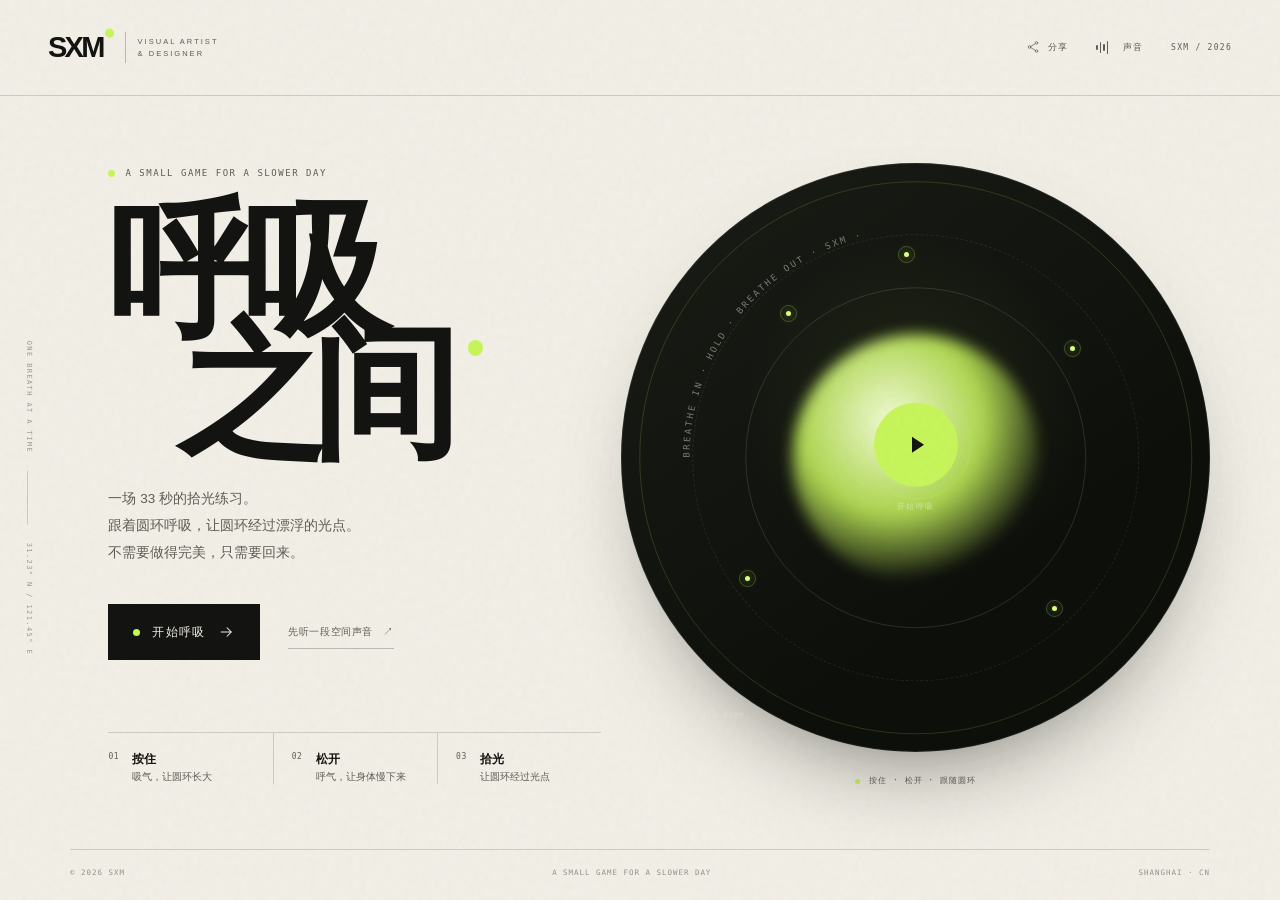
==== game.html @ fff54f3b "Launch SXM breath game" ====
<!DOCTYPE html>
<html lang="zh-CN">
<head>
  <meta charset="UTF-8">
  <meta name="viewport" content="width=device-width, initial-scale=1.0, viewport-fit=cover">
  <meta name="description" content="SXM 呼吸之间 —— 一场 33 秒的拾光小游戏。按住吸气，松开呼气，让圆环经过光点。">
  <meta name="theme-color" content="#F2EFE7">
  <meta name="apple-mobile-web-app-capable" content="yes">
  <meta name="apple-mobile-web-app-status-bar-style" content="black-translucent">
  <meta property="og:type" content="website">
  <meta property="og:title" content="SXM · 呼吸之间｜拾光小游戏">
  <meta property="og:description" content="按住吸气，松开呼气，在 33 秒里拾起 18 个光点。">
  <meta property="og:url" content="https://sxm6688.github.io/sxm-breath/">
  <meta property="og:image" content="https://sxm6688.github.io/sxm-breath/og-image.png">
  <meta property="og:image:width" content="1200">
  <meta property="og:image:height" content="630">
  <meta name="twitter:card" content="summary_large_image">
  <meta name="twitter:title" content="SXM · 呼吸之间｜拾光小游戏">
  <meta name="twitter:description" content="按住吸气，松开呼气，在 33 秒里拾起 18 个光点。">
  <meta name="twitter:image" content="https://sxm6688.github.io/sxm-breath/og-image.png">
  <link rel="canonical" href="https://sxm6688.github.io/sxm-breath/">
  <title>SXM · 呼吸之间｜拾光小游戏</title>
  <link rel="icon" href="data:image/svg+xml,%3Csvg xmlns='http://www.w3.org/2000/svg' viewBox='0 0 64 64'%3E%3Crect width='64' height='64' rx='50%25' fill='%23131311'/%3E%3Ccircle cx='44' cy='20' r='9' fill='%23C7F55B'/%3E%3Ctext x='15' y='43' font-family='Arial Black' font-size='20' fill='%23F2EFE7'%3ESXM%3C/text%3E%3C/svg%3E">
  <link rel="stylesheet" href="game.css">
</head>
<body>
  <a class="skip-link" href="#gameStart">跳到游戏</a>
  <div class="grain" aria-hidden="true"></div>

  <header class="site-head">
    <a class="brand" href="game.html" aria-label="SXM 首页">
      <span class="brand__mark">SXM<span class="brand__dot" aria-hidden="true"></span></span>
      <span class="brand__divider" aria-hidden="true"></span>
      <span class="brand__type">VISUAL ARTIST<br>&amp; DESIGNER</span>
    </a>
    <div class="head-actions">
      <button class="share-btn" type="button" data-share aria-label="分享小游戏">
        <svg viewBox="0 0 24 24" aria-hidden="true"><circle cx="18" cy="5" r="2.2"/><circle cx="6" cy="12" r="2.2"/><circle cx="18" cy="19" r="2.2"/><path d="m8 11 7.8-4.6M8 13l7.8 4.6"/></svg>
        <span>分享</span>
      </button>
      <button class="sound-btn" type="button" data-sound aria-pressed="false" aria-label="打开空间声音">
        <span class="sound-icon" aria-hidden="true"><i></i><i></i><i></i><i></i></span>
        <span class="sound-label">声音</span>
      </button>
      <span class="head-index">SXM / 2026</span>
    </div>
  </header>

  <main class="landing">
    <div class="landing__rail" aria-hidden="true">
      <span>ONE BREATH AT A TIME</span>
      <span class="rail-line"></span>
      <span>31.23° N / 121.45° E</span>
    </div>

    <div class="landing__grid">
      <section class="hero-copy">
        <p class="eyebrow reveal"><span class="lime-dot"></span> A SMALL GAME FOR A SLOWER DAY</p>
        <h1 class="reveal">呼吸<br><span class="hero-copy__second">之间<span class="title-dot" aria-hidden="true"></span></span></h1>
        <p class="lede reveal">一场 33 秒的拾光练习。<br>跟着圆环呼吸，让圆环经过漂浮的光点。<br>不需要做得完美，只需要回来。</p>
        <div class="hero-actions reveal">
          <button class="start-btn" type="button" data-open-game id="gameStart">
            <span class="start-btn__dot" aria-hidden="true"></span>
            开始呼吸
            <svg viewBox="0 0 24 24" aria-hidden="true"><path d="M5 12h13M13 6l6 6-6 6"/></svg>
          </button>
          <button class="sound-link" type="button" data-sound-link>先听一段空间声音 <span>↗</span></button>
        </div>
        <div class="how reveal">
          <div class="how__item">
            <span class="how__n">01</span>
            <div><strong>按住</strong><span>吸气，让圆环长大</span></div>
          </div>
          <div class="how__item">
            <span class="how__n">02</span>
            <div><strong>松开</strong><span>呼气，让身体慢下来</span></div>
          </div>
          <div class="how__item">
            <span class="how__n">03</span>
            <div><strong>拾光</strong><span>让圆环经过光点</span></div>
          </div>
        </div>
      </section>

      <section class="preview reveal" aria-label="呼吸游戏预览">
        <div class="preview__glow" aria-hidden="true"></div>
        <div class="preview__disc">
          <div class="preview__ring preview__ring--1" aria-hidden="true"></div>
          <div class="preview__ring preview__ring--2" aria-hidden="true"></div>
          <div class="preview__ring preview__ring--3" aria-hidden="true"></div>
          <div class="preview__orb" aria-hidden="true"></div>
          <div class="preview__motes" aria-hidden="true">
            <i class="preview__mote preview__mote--1"></i>
            <i class="preview__mote preview__mote--2"></i>
            <i class="preview__mote preview__mote--3"></i>
            <i class="preview__mote preview__mote--4"></i>
            <i class="preview__mote preview__mote--5"></i>
          </div>
          <svg class="preview__orbit" viewBox="0 0 440 440" aria-hidden="true">
            <defs>
              <path id="previewOrbit" d="M220,220 m-176,0 a176,176 0 1,1 352,0 a176,176 0 1,1 -352,0"/>
            </defs>
            <text>
              <textPath href="#previewOrbit" startOffset="0">BREATHE IN · HOLD · BREATHE OUT · SXM · </textPath>
            </text>
          </svg>
          <div class="preview__core">
            <button class="play-btn" type="button" data-open-game aria-label="开始呼吸游戏">
              <span class="play-tri" aria-hidden="true"></span>
            </button>
            <span>开始呼吸</span>
          </div>
          <span class="preview__label">SXM / BREATH ROOM</span>
          <span class="preview__timer">33 SEC</span>
        </div>
        <p class="preview__note"><span class="preview__note-dot" aria-hidden="true"></span>按住 · 松开 · 跟随圆环</p>
      </section>
    </div>

    <footer class="landing__foot">
      <span>© 2026 SXM</span>
      <span>A SMALL GAME FOR A SLOWER DAY</span>
      <span>SHANGHAI · CN</span>
    </footer>
  </main>

  <div class="game" data-game aria-hidden="true" role="dialog" aria-modal="true" aria-label="呼吸之间疗愈游戏">
    <div class="game__ambient" aria-hidden="true"></div>
    <div class="game__grain" aria-hidden="true"></div>

    <header class="game__head">
      <div class="brand brand--light">
        <span class="brand__mark">SXM<span class="brand__dot" aria-hidden="true"></span></span>
        <span class="brand__divider" aria-hidden="true"></span>
        <span class="brand__type">VISUAL ARTIST<br>&amp; DESIGNER</span>
      </div>
      <div class="game__progress">
        <div class="game__progress-label"><span>呼吸</span><strong data-cycle>01 / 03</strong></div>
        <div class="game__progress-track"><i data-progress></i></div>
      </div>
      <div class="game__head-actions">
        <button class="sound-btn sound-btn--light" type="button" data-sound aria-pressed="false" aria-label="打开空间声音">
          <span class="sound-icon" aria-hidden="true"><i></i><i></i><i></i><i></i></span>
          <span class="sound-label">声音</span>
        </button>
        <button class="close-btn" type="button" data-close-game aria-label="结束练习">
          <span></span><span></span>
        </button>
      </div>
    </header>

    <div class="game__stage" data-stage tabindex="0">
      <div class="game__phase">
        <p class="eyebrow"><span class="lime-dot"></span> BREATH <span data-cycle-small>01 / 03</span></p>
        <h2 data-phase>准备好了吗</h2>
        <p class="game__count" data-phase-count>按住开始</p>
        <p class="game__instruction" data-instruction>按住任意处，开始第一次吸气。让圆环经过光点。</p>
      </div>

      <canvas data-canvas aria-hidden="true"></canvas>

      <div class="game__collect">
        <span class="collect__label">拾光 / LIGHT</span>
        <strong><span data-light>00</span><small>/ 18</small></strong>
        <div class="collect__dots" data-light-dots aria-hidden="true"></div>
        <div class="collect__combo" data-combo>连击 ×1</div>
      </div>

      <div class="game__readout">
        <div class="readout__top"><span>实时共振</span><strong data-resonance>00<small>%</small></strong></div>
        <div class="readout__bar"><i data-resonance-bar></i></div>
      </div>
    </div>

    <footer class="game__foot">
      <div class="hold-hints">
        <span class="hold-hint is-active" data-hint-hold><b>按住</b><small>吸气</small></span>
        <span class="hold-hint" data-hint-release><b>松开</b><small>呼气</small></span>
      </div>
      <span class="game__foot-meta">3 BREATHS · 18 LIGHTS · SXM</span>
      <button class="end-btn" type="button" data-close-game>结束练习</button>
    </footer>

    <section class="game__result" data-result aria-hidden="true">
      <div class="result__card">
        <button class="result__share" type="button" data-share>分享 ↗</button>
        <p class="eyebrow"><span class="lime-dot"></span> SESSION COMPLETE</p>
        <h2>你回来了。</h2>
        <p class="result__lede" data-result-lede>三次呼吸，不多不少。你已经把注意力带回了身体。</p>
        <div class="result__stats">
          <div><span>共振指数</span><strong data-result-score>—</strong></div>
          <div><span>完成呼吸</span><strong>3<small>次</small></strong></div>
          <div><span>停留时间</span><strong data-result-time>33<small>秒</small></strong></div>
        </div>
        <p class="result__light">拾光 <strong data-result-light>00</strong><span>/ 18</span><em>最高连击 ×<b data-result-combo>0</b></em></p>
        <svg class="result__spark" viewBox="0 0 500 72" preserveAspectRatio="none" aria-hidden="true">
          <path data-spark-path d="M0,50 L20,48 L40,44 L60,46 L80,35 L100,32 L120,38 L140,27 L160,18 L180,24 L200,20 L220,14 L240,18 L260,12 L280,16 L300,10 L320,13 L340,9 L360,12 L380,8 L400,11 L420,8 L440,10 L460,6 L480,8 L500,5"/>
        </svg>
        <p class="result__quote">“疗愈不是修复一个坏掉的你，<br>而是记起你本来就完整。”</p>
        <div class="result__actions">
          <button class="start-btn start-btn--light" type="button" data-replay>
            <span class="start-btn__dot" aria-hidden="true"></span>
            再呼吸一次
            <svg viewBox="0 0 24 24" aria-hidden="true"><path d="M5 12h13M13 6l6 6-6 6"/></svg>
          </button>
          <button class="text-link text-link--light" type="button" data-close-game>回到 sxm <span>↗</span></button>
        </div>
      </div>
    </section>
  </div>

  <div class="toast" data-toast aria-live="polite"></div>
  <script src="game.js"></script>
</body>
</html>
---- game.css ----
/* =========================================================
   SXM — 呼吸之间
   A small game for a slower day
   ========================================================= */

:root {
  --cream: #f2efe7;
  --cream-deep: #e7e3d8;
  --ink: #131311;
  --ink-soft: #5e5e56;
  --ink-faint: rgba(19, 19, 17, 0.16);
  --lime: #c7f55b;
  --lime-bright: #dcff83;
  --dark: #10120e;
  --dark-soft: #171a14;
  --white-soft: #f7f4ec;
  --sans: "Noto Sans SC", "PingFang SC", "Microsoft YaHei", "Helvetica Neue", sans-serif;
  --latin: "Helvetica Neue", "Inter", "Arial", sans-serif;
  --mono: "SFMono-Regular", "Cascadia Mono", "Consolas", monospace;
  --ease: cubic-bezier(0.22, 1, 0.36, 1);
  --ease-soft: cubic-bezier(0.4, 0, 0.2, 1);
}

*,
*::before,
*::after {
  box-sizing: border-box;
}

[hidden] {
  display: none !important;
}

html {
  scroll-behavior: smooth;
}

body {
  margin: 0;
  min-width: 320px;
  background: var(--cream);
  color: var(--ink);
  font-family: var(--sans);
  font-size: 15px;
  line-height: 1.7;
  -webkit-font-smoothing: antialiased;
  overflow-x: hidden;
  -webkit-tap-highlight-color: transparent;
}

body.is-locked {
  overflow: hidden;
}

::selection {
  background: var(--lime);
  color: var(--ink);
}

a {
  color: inherit;
  text-decoration: none;
}

button {
  padding: 0;
  border: 0;
  background: none;
  color: inherit;
  font: inherit;
  cursor: pointer;
}

svg {
  display: block;
}

p,
h1,
h2 {
  margin: 0;
}

:focus-visible {
  outline: 2px solid var(--ink);
  outline-offset: 5px;
}

.sr-only {
  position: absolute;
  width: 1px;
  height: 1px;
  padding: 0;
  margin: -1px;
  overflow: hidden;
  clip: rect(0, 0, 0, 0);
  white-space: nowrap;
  border: 0;
}

.skip-link {
  position: fixed;
  top: 12px;
  left: 12px;
  z-index: 9999;
  padding: 10px 18px;
  background: var(--ink);
  color: var(--cream);
  font-size: 12px;
  transform: translateY(-160%);
  transition: transform 0.25s ease;
}

.skip-link:focus {
  transform: translateY(0);
}

.grain {
  position: fixed;
  inset: 0;
  z-index: 5000;
  pointer-events: none;
  opacity: 0.055;
  mix-blend-mode: multiply;
  background-image: url("data:image/svg+xml,%3Csvg viewBox='0 0 160 160' xmlns='http://www.w3.org/2000/svg'%3E%3Cfilter id='n'%3E%3CfeTurbulence type='fractalNoise' baseFrequency='0.9' numOctaves='3' stitchTiles='stitch'/%3E%3C/filter%3E%3Crect width='100%25' height='100%25' filter='url(%23n)' opacity='0.9'/%3E%3C/svg%3E");
}

.lime-dot {
  display: inline-block;
  width: 7px;
  height: 7px;
  flex: 0 0 auto;
  border-radius: 50%;
  background: var(--lime);
}

/* =========================================================
   Brand lockup
   ========================================================= */

.brand {
  display: inline-flex;
  align-items: center;
  gap: 12px;
  line-height: 1;
}

.brand__mark {
  position: relative;
  display: inline-block;
  padding-right: 10px;
  font-family: "Arial Black", "Helvetica Neue", "Arial", sans-serif;
  font-size: 29px;
  font-weight: 900;
  line-height: 0.92;
  letter-spacing: -0.095em;
  transform: scaleY(1.03);
  transform-origin: center;
}

.brand__dot {
  position: absolute;
  top: -5px;
  right: -1px;
  width: 9px;
  height: 9px;
  border-radius: 50%;
  background: var(--lime);
}

.brand__divider {
  width: 1px;
  height: 31px;
  background: rgba(19, 19, 17, 0.24);
}

.brand__type {
  font-family: var(--latin);
  font-size: 7.5px;
  font-weight: 500;
  letter-spacing: 0.27em;
  line-height: 1.6;
  color: var(--ink-soft);
}

.brand--light {
  color: var(--cream);
}

.brand--light .brand__divider {
  background: rgba(242, 239, 231, 0.24);
}

.brand--light .brand__type {
  color: rgba(242, 239, 231, 0.48);
}

/* =========================================================
   Landing
   ========================================================= */

.site-head {
  position: relative;
  z-index: 30;
  display: flex;
  align-items: center;
  justify-content: space-between;
  height: 96px;
  padding: 0 48px;
  border-bottom: 1px solid var(--ink-faint);
}

.head-actions {
  display: flex;
  align-items: center;
  gap: 28px;
}

.share-btn {
  display: inline-flex;
  align-items: center;
  gap: 8px;
  padding: 6px 0;
  font-family: var(--mono);
  font-size: 9px;
  letter-spacing: 0.1em;
  color: var(--ink-soft);
  transition: color 0.3s ease;
}

.share-btn svg {
  width: 14px;
  height: 14px;
  fill: none;
  stroke: currentColor;
  stroke-width: 1.25;
  stroke-linecap: round;
}

.share-btn:hover {
  color: var(--ink);
}

.head-index {
  font-family: var(--mono);
  font-size: 8px;
  letter-spacing: 0.16em;
  color: var(--ink-soft);
}

.sound-btn {
  display: inline-flex;
  align-items: center;
  gap: 10px;
  padding: 6px 0;
  font-family: var(--mono);
  font-size: 9px;
  letter-spacing: 0.1em;
  color: var(--ink-soft);
  transition: color 0.3s ease;
}

.sound-icon {
  display: flex;
  align-items: center;
  gap: 2px;
  width: 17px;
  height: 14px;
}

.sound-icon i {
  display: block;
  width: 1.5px;
  height: 100%;
  border-radius: 2px;
  background: currentColor;
  transform-origin: center;
}

.sound-icon i:nth-child(1) {
  height: 34%;
}

.sound-icon i:nth-child(2) {
  height: 72%;
}

.sound-icon i:nth-child(3) {
  height: 48%;
}

.sound-icon i:nth-child(4) {
  height: 86%;
}

.sound-btn[aria-pressed="true"] {
  color: var(--ink);
}

.sound-btn[aria-pressed="true"] .sound-icon i {
  animation: sound-bar 1.4s ease-in-out infinite;
}

.sound-btn[aria-pressed="true"] .sound-icon i:nth-child(2) {
  animation-delay: -0.35s;
}

.sound-btn[aria-pressed="true"] .sound-icon i:nth-child(3) {
  animation-delay: -0.7s;
}

.sound-btn[aria-pressed="true"] .sound-icon i:nth-child(4) {
  animation-delay: -1s;
}

@keyframes sound-bar {
  0%,
  100% {
    transform: scaleY(0.35);
  }
  50% {
    transform: scaleY(1);
  }
}

.landing {
  position: relative;
  min-height: calc(100svh - 96px);
  display: flex;
  flex-direction: column;
  overflow: hidden;
}

.landing::before {
  content: "";
  position: absolute;
  inset: 0;
  pointer-events: none;
  background-image: linear-gradient(90deg, transparent calc(50% - 0.5px), rgba(19, 19, 17, 0.055) 50%, transparent calc(50% + 0.5px)),
    linear-gradient(180deg, transparent calc(75% - 0.5px), rgba(19, 19, 17, 0.05) 75%, transparent calc(75% + 0.5px));
  mask-image: linear-gradient(90deg, transparent, #000 18%, #000 82%, transparent);
}

.landing__rail {
  position: absolute;
  left: 22px;
  top: 50%;
  z-index: 2;
  display: flex;
  align-items: center;
  gap: 18px;
  transform: translateY(-50%);
  writing-mode: vertical-rl;
  font-family: var(--mono);
  font-size: 7px;
  letter-spacing: 0.2em;
  color: rgba(19, 19, 17, 0.38);
}

.rail-line {
  display: block;
  width: 1px;
  height: 54px;
  background: rgba(19, 19, 17, 0.16);
}

.landing__grid {
  position: relative;
  z-index: 2;
  flex: 1;
  width: min(1380px, calc(100% - 140px));
  margin: 0 auto;
  display: grid;
  grid-template-columns: 1.02fr 0.98fr;
  align-items: center;
  gap: 20px;
  padding: 26px 0 20px;
}

.hero-copy {
  position: relative;
  z-index: 3;
  padding-left: clamp(0px, 3vw, 40px);
}

.eyebrow {
  display: flex;
  align-items: center;
  gap: 10px;
  font-family: var(--mono);
  font-size: 9px;
  font-weight: 400;
  letter-spacing: 0.17em;
  line-height: 1.4;
  text-transform: uppercase;
  color: var(--ink-soft);
}

.hero-copy h1 {
  margin: 30px 0 32px;
  font-family: var(--sans);
  font-size: clamp(104px, 11.6vw, 170px);
  font-weight: 700;
  line-height: 0.82;
  letter-spacing: -0.095em;
}

.hero-copy__second {
  position: relative;
  display: inline-block;
  padding-left: 0.46em;
}

.title-dot {
  position: absolute;
  top: 0.06em;
  right: -0.26em;
  width: 0.105em;
  height: 0.105em;
  border-radius: 50%;
  background: var(--lime);
  animation: dot-breathe 5s ease-in-out infinite;
}

@keyframes dot-breathe {
  0%,
  100% {
    transform: scale(0.82);
    opacity: 0.72;
  }
  50% {
    transform: scale(1.08);
    opacity: 1;
  }
}

.lede {
  max-width: 390px;
  font-size: 13.5px;
  line-height: 2;
  color: var(--ink-soft);
}

.hero-actions {
  display: flex;
  align-items: center;
  gap: 28px;
  margin-top: 38px;
}

.start-btn {
  display: inline-flex;
  align-items: center;
  gap: 12px;
  min-height: 56px;
  padding: 0 25px;
  background: var(--ink);
  color: var(--cream);
  font-size: 12px;
  font-weight: 500;
  letter-spacing: 0.1em;
  transition: background 0.35s var(--ease), color 0.35s var(--ease);
}

.start-btn__dot {
  width: 7px;
  height: 7px;
  border-radius: 50%;
  background: var(--lime);
  transition: background 0.35s var(--ease);
}

.start-btn svg {
  width: 18px;
  height: 18px;
  fill: none;
  stroke: currentColor;
  stroke-width: 1.4;
  transition: transform 0.4s var(--ease);
}

.start-btn:hover {
  background: var(--lime);
  color: var(--ink);
}

.start-btn:hover .start-btn__dot {
  background: var(--ink);
}

.start-btn:hover svg {
  transform: translateX(4px);
}

.sound-link {
  display: inline-flex;
  align-items: center;
  gap: 10px;
  padding: 8px 0;
  border-bottom: 1px solid rgba(19, 19, 17, 0.24);
  font-size: 10px;
  letter-spacing: 0.06em;
  color: var(--ink-soft);
  transition: color 0.3s ease, border-color 0.3s ease;
}

.sound-link span {
  transition: transform 0.35s var(--ease);
}

.sound-link:hover {
  color: var(--ink);
  border-color: var(--ink);
}

.sound-link:hover span {
  transform: translate(3px, -3px);
}

.how {
  display: grid;
  grid-template-columns: repeat(3, minmax(0, 1fr));
  gap: 0;
  max-width: 520px;
  margin-top: clamp(52px, 8vh, 86px);
  border-top: 1px solid var(--ink-faint);
}

.how__item {
  display: flex;
  gap: 13px;
  padding: 17px 18px 0 0;
}

.how__item + .how__item {
  padding-left: 18px;
  border-left: 1px solid var(--ink-faint);
}

.how__n {
  font-family: var(--mono);
  font-size: 8px;
  letter-spacing: 0.08em;
  color: var(--ink-soft);
}

.how__item strong,
.how__item div span {
  display: block;
}

.how__item strong {
  font-family: var(--sans);
  font-size: 12px;
  font-weight: 600;
  line-height: 1.5;
}

.how__item div span {
  margin-top: 2px;
  font-size: 9.5px;
  line-height: 1.5;
  color: var(--ink-soft);
}

/* ---------- Preview disc ---------- */

.preview {
  position: relative;
  display: flex;
  flex-direction: column;
  align-items: center;
  justify-content: center;
  justify-self: center;
  width: min(46vw, 590px);
  aspect-ratio: 1;
}

.preview__glow {
  position: absolute;
  left: 50%;
  top: 50%;
  width: 104%;
  aspect-ratio: 1;
  border-radius: 50%;
  transform: translate(-50%, -50%);
  background: radial-gradient(circle, rgba(199, 245, 91, 0.33), rgba(199, 245, 91, 0.08) 42%, transparent 67%);
  filter: blur(40px);
}

.preview__disc {
  position: relative;
  width: 100%;
  height: 100%;
  border-radius: 50%;
  background:
    radial-gradient(circle at 50% 42%, rgba(199, 245, 91, 0.08), transparent 38%),
    linear-gradient(145deg, #1a1d16, #0d0f0b 68%);
  color: var(--cream);
  box-shadow: 0 45px 100px -55px rgba(19, 19, 17, 0.7), inset 0 0 0 1px rgba(242, 239, 231, 0.08);
  animation: preview-breathe 8s ease-in-out infinite;
}

@keyframes preview-breathe {
  0%,
  100% {
    transform: scale(0.985);
  }
  50% {
    transform: scale(1.018);
  }
}

.preview__ring {
  position: absolute;
  left: 50%;
  top: 50%;
  aspect-ratio: 1;
  border: 1px solid rgba(242, 239, 231, 0.13);
  border-radius: 50%;
  transform: translate(-50%, -50%);
}

.preview__ring--1 {
  width: 58%;
}

.preview__ring--2 {
  width: 76%;
  border-style: dashed;
  border-color: rgba(242, 239, 231, 0.09);
  animation: slow-spin 60s linear infinite;
}

.preview__ring--3 {
  width: 94%;
  border-color: rgba(199, 245, 91, 0.16);
}

@keyframes slow-spin {
  to {
    transform: translate(-50%, -50%) rotate(360deg);
  }
}

.preview__orb {
  position: absolute;
  left: 50%;
  top: 50%;
  width: 42%;
  aspect-ratio: 1;
  border-radius: 50%;
  transform: translate(-50%, -50%);
  background: radial-gradient(circle at 40% 35%, rgba(246, 255, 218, 0.98), rgba(199, 245, 91, 0.86) 42%, rgba(199, 245, 91, 0.22) 66%, transparent 73%);
  filter: blur(7px);
  animation: orb-glow 8s ease-in-out infinite;
}

@keyframes orb-glow {
  0%,
  100% {
    transform: translate(-50%, -50%) scale(0.78);
    opacity: 0.7;
  }
  50% {
    transform: translate(-50%, -50%) scale(1.04);
    opacity: 0.95;
  }
}

.preview__motes {
  position: absolute;
  inset: 0;
  pointer-events: none;
}

.preview__mote {
  position: absolute;
  width: 5px;
  height: 5px;
  border-radius: 50%;
  background: var(--lime-bright);
  box-shadow: 0 0 10px rgba(199, 245, 91, 0.75);
  animation: mote-float 7s ease-in-out infinite;
}

.preview__mote::after {
  content: "";
  position: absolute;
  inset: -6px;
  border: 1px solid rgba(199, 245, 91, 0.25);
  border-radius: 50%;
}

.preview__mote--1 {
  left: 28%;
  top: 25%;
}

.preview__mote--2 {
  right: 23%;
  top: 31%;
  animation-delay: -2.2s;
}

.preview__mote--3 {
  left: 21%;
  bottom: 29%;
  animation-delay: -4.1s;
}

.preview__mote--4 {
  right: 26%;
  bottom: 24%;
  animation-delay: -1.3s;
}

.preview__mote--5 {
  left: 48%;
  top: 15%;
  animation-delay: -3.2s;
}

@keyframes mote-float {
  0%,
  100% {
    transform: translate(0, 0) scale(0.85);
    opacity: 0.55;
  }
  50% {
    transform: translate(5px, -9px) scale(1.12);
    opacity: 1;
  }
}

.preview__orbit {
  position: absolute;
  inset: 2%;
  width: 96%;
  height: 96%;
  animation: orbit-spin 54s linear infinite;
}

.preview__orbit text {
  font-family: var(--mono);
  font-size: 7px;
  letter-spacing: 0.26em;
  fill: rgba(242, 239, 231, 0.46);
}

@keyframes orbit-spin {
  to {
    transform: rotate(360deg);
  }
}

.preview__core {
  position: absolute;
  left: 50%;
  top: 50%;
  z-index: 4;
  display: flex;
  flex-direction: column;
  align-items: center;
  gap: 14px;
  transform: translate(-50%, -50%);
}

.preview__core > span {
  font-family: var(--mono);
  font-size: 7.5px;
  letter-spacing: 0.16em;
  color: rgba(242, 239, 231, 0.56);
}

.play-btn {
  position: relative;
  display: flex;
  align-items: center;
  justify-content: center;
  width: 84px;
  height: 84px;
  border-radius: 50%;
  background: var(--lime);
  transition: transform 0.5s var(--ease), background 0.3s ease, box-shadow 0.5s var(--ease);
}

.play-btn::before {
  content: "";
  position: absolute;
  inset: -13px;
  border: 1px solid rgba(199, 245, 91, 0.22);
  border-radius: 50%;
  transition: inset 0.5s var(--ease), opacity 0.5s ease;
}

.play-tri {
  width: 0;
  height: 0;
  margin-left: 5px;
  border-top: 8px solid transparent;
  border-bottom: 8px solid transparent;
  border-left: 12px solid var(--ink);
}

.play-btn:hover {
  transform: scale(1.08);
  background: var(--lime-bright);
  box-shadow: 0 0 40px rgba(199, 245, 91, 0.24);
}

.play-btn:hover::before {
  inset: -22px;
}

.preview__label,
.preview__timer {
  position: absolute;
  bottom: 29px;
  z-index: 4;
  font-family: var(--mono);
  font-size: 7px;
  letter-spacing: 0.16em;
  color: rgba(242, 239, 231, 0.36);
}

.preview__label {
  left: 33px;
}

.preview__timer {
  right: 33px;
}

.preview__note {
  display: flex;
  align-items: center;
  gap: 9px;
  margin-top: 22px;
  font-family: var(--mono);
  font-size: 8px;
  letter-spacing: 0.12em;
  color: var(--ink-soft);
}

.preview__note-dot {
  width: 5px;
  height: 5px;
  border-radius: 50%;
  background: var(--lime);
}

.landing__foot {
  position: relative;
  z-index: 3;
  display: flex;
  align-items: center;
  justify-content: space-between;
  gap: 24px;
  width: min(1380px, calc(100% - 140px));
  margin: 0 auto;
  padding: 17px 0 20px;
  border-top: 1px solid var(--ink-faint);
  font-family: var(--mono);
  font-size: 7.5px;
  letter-spacing: 0.13em;
  color: rgba(19, 19, 17, 0.42);
}

/* =========================================================
   Reveal
   ========================================================= */

.reveal {
  opacity: 0;
  transform: translateY(22px);
  animation: rise-in 0.9s var(--ease) forwards;
}

.hero-copy .eyebrow {
  animation-delay: 0.05s;
}

.hero-copy h1 {
  animation-delay: 0.14s;
}

.hero-copy .lede {
  animation-delay: 0.26s;
}

.hero-copy .hero-actions {
  animation-delay: 0.36s;
}

.hero-copy .how {
  animation-delay: 0.46s;
}

.preview {
  animation-delay: 0.3s;
}

@keyframes rise-in {
  to {
    opacity: 1;
    transform: translateY(0);
  }
}

/* =========================================================
   Game overlay
   ========================================================= */

.game {
  position: fixed;
  inset: 0;
  z-index: 2000;
  display: flex;
  flex-direction: column;
  background: var(--dark);
  color: var(--cream);
  visibility: hidden;
  opacity: 0;
  transition: opacity 0.65s var(--ease-soft), visibility 0.65s;
  overflow: hidden;
  overscroll-behavior: none;
}

.game.is-open {
  visibility: visible;
  opacity: 1;
}

.game__ambient {
  position: absolute;
  inset: 0;
  background:
    radial-gradient(circle at 54% 52%, rgba(199, 245, 91, 0.11), transparent 28%),
    radial-gradient(circle at 52% 55%, rgba(62, 91, 53, 0.28), transparent 58%),
    linear-gradient(145deg, #11140f, #0b0d09 62%, #10130d);
}

.game__ambient::after {
  content: "";
  position: absolute;
  inset: 0;
  background: repeating-radial-gradient(circle at 54% 52%, transparent 0 170px, rgba(242, 239, 231, 0.022) 171px 172px);
}

.game__grain {
  position: absolute;
  inset: 0;
  z-index: 1;
  pointer-events: none;
  opacity: 0.04;
  background-image: url("data:image/svg+xml,%3Csvg viewBox='0 0 160 160' xmlns='http://www.w3.org/2000/svg'%3E%3Cfilter id='n'%3E%3CfeTurbulence type='fractalNoise' baseFrequency='0.9' numOctaves='3' stitchTiles='stitch'/%3E%3C/filter%3E%3Crect width='100%25' height='100%25' filter='url(%23n)' opacity='0.9'/%3E%3C/svg%3E");
}

.game__head {
  position: relative;
  z-index: 5;
  display: flex;
  align-items: center;
  justify-content: space-between;
  height: 96px;
  padding: 0 48px;
  border-bottom: 1px solid rgba(242, 239, 231, 0.11);
}

.game__head .brand__mark {
  font-size: 25px;
}

.game__head .brand__divider {
  height: 27px;
}

.game__progress {
  position: absolute;
  left: 50%;
  top: 50%;
  width: 238px;
  transform: translate(-50%, -50%);
}

.game__progress-label {
  display: flex;
  align-items: baseline;
  justify-content: space-between;
  margin-bottom: 9px;
  font-family: var(--mono);
  font-size: 8px;
  letter-spacing: 0.14em;
  color: rgba(242, 239, 231, 0.46);
}

.game__progress-label strong {
  font-weight: 400;
  color: var(--cream);
}

.game__progress-track {
  width: 100%;
  height: 1px;
  background: rgba(242, 239, 231, 0.15);
  overflow: hidden;
}

.game__progress-track i {
  display: block;
  width: 0%;
  height: 100%;
  background: var(--lime);
  transition: width 0.3s linear;
}

.game__head-actions {
  display: flex;
  align-items: center;
  gap: 24px;
}

.sound-btn--light {
  color: rgba(242, 239, 231, 0.48);
}

.sound-btn--light[aria-pressed="true"] {
  color: var(--lime);
}

.close-btn {
  position: relative;
  width: 42px;
  height: 42px;
  border: 1px solid rgba(242, 239, 231, 0.22);
  border-radius: 50%;
  transition: background 0.3s ease, transform 0.4s var(--ease);
}

.close-btn span {
  position: absolute;
  left: 50%;
  top: 50%;
  width: 14px;
  height: 1px;
  background: var(--cream);
}

.close-btn span:first-child {
  transform: translate(-50%, -50%) rotate(45deg);
}

.close-btn span:last-child {
  transform: translate(-50%, -50%) rotate(-45deg);
}

.close-btn:hover {
  background: rgba(242, 239, 231, 0.08);
  transform: rotate(90deg);
}

.game__stage {
  position: relative;
  flex: 1;
  min-height: 0;
  outline: none;
  touch-action: none;
  user-select: none;
  -webkit-user-select: none;
  -webkit-touch-callout: none;
  cursor: pointer;
}

.game__stage canvas {
  position: absolute;
  inset: 0;
  width: 100%;
  height: 100%;
}

.game__phase {
  position: absolute;
  left: 5%;
  top: 9%;
  z-index: 3;
  width: min(290px, 24vw);
  pointer-events: none;
}

.game__phase .eyebrow {
  color: rgba(242, 239, 231, 0.46);
}

.game__phase h2 {
  margin: 18px 0 5px;
  font-family: var(--sans);
  font-size: clamp(58px, 7.2vw, 104px);
  font-weight: 600;
  line-height: 0.95;
  letter-spacing: -0.07em;
  color: var(--cream);
  transition: opacity 0.2s ease, transform 0.4s var(--ease);
}

.game__phase h2.is-changing {
  opacity: 0;
  transform: translateY(8px);
}

.game__count {
  font-family: var(--mono);
  font-size: 18px;
  letter-spacing: 0.08em;
  color: var(--lime);
}

.game__instruction {
  margin-top: 23px;
  padding-top: 18px;
  border-top: 1px solid rgba(242, 239, 231, 0.13);
  font-size: 11px;
  line-height: 1.9;
  color: rgba(242, 239, 231, 0.46);
}

.game__collect {
  position: absolute;
  right: 5%;
  top: 9%;
  z-index: 3;
  width: min(190px, 17vw);
  text-align: right;
  pointer-events: none;
}

.collect__label {
  display: block;
  font-family: var(--mono);
  font-size: 8px;
  letter-spacing: 0.13em;
  color: rgba(242, 239, 231, 0.4);
}

.game__collect strong {
  display: block;
  margin-top: 5px;
  font-family: var(--latin);
  font-size: 31px;
  font-weight: 400;
  line-height: 1;
  letter-spacing: -0.04em;
  color: var(--lime);
}

.game__collect strong small {
  margin-left: 4px;
  font-size: 10px;
  letter-spacing: 0;
  color: rgba(242, 239, 231, 0.4);
}

.collect__dots {
  display: grid;
  grid-template-columns: repeat(9, minmax(0, 1fr));
  gap: 4px;
  margin-top: 12px;
}

.collect__dots span {
  display: block;
  aspect-ratio: 1;
  border-radius: 50%;
  background: rgba(242, 239, 231, 0.14);
  transition: background 0.35s ease, box-shadow 0.35s ease, transform 0.35s var(--ease);
}

.collect__dots span.is-lit {
  background: var(--lime);
  box-shadow: 0 0 7px rgba(199, 245, 91, 0.65);
  transform: scale(1.08);
}

.collect__dots span:nth-child(12) {
  outline: 1px solid rgba(199, 245, 91, 0.36);
  outline-offset: 2px;
}

.collect__combo {
  margin-top: 11px;
  font-family: var(--mono);
  font-size: 8px;
  letter-spacing: 0.1em;
  color: var(--lime);
  opacity: 0;
  transform: translateY(4px);
  transition: opacity 0.3s ease, transform 0.4s var(--ease);
}

.collect__combo.is-active {
  opacity: 1;
  transform: translateY(0);
}

.collect__combo.is-noise {
  color: #c99879;
}

.game__readout {
  position: absolute;
  right: 5%;
  bottom: 8%;
  z-index: 3;
  width: min(190px, 17vw);
  pointer-events: none;
}

.readout__top {
  display: flex;
  align-items: flex-end;
  justify-content: space-between;
  margin-bottom: 10px;
}

.readout__top > span {
  font-family: var(--mono);
  font-size: 8px;
  letter-spacing: 0.12em;
  color: rgba(242, 239, 231, 0.4);
}

.readout__top strong {
  font-family: var(--latin);
  font-size: 29px;
  font-weight: 400;
  line-height: 1;
  letter-spacing: -0.04em;
  color: var(--lime);
}

.readout__top strong small {
  font-size: 10px;
  letter-spacing: 0;
}

.readout__bar {
  width: 100%;
  height: 2px;
  background: rgba(242, 239, 231, 0.13);
  overflow: hidden;
}

.readout__bar i {
  display: block;
  width: 0%;
  height: 100%;
  background: var(--lime);
  transition: width 0.18s linear;
}

.game__foot {
  position: relative;
  z-index: 5;
  display: flex;
  align-items: center;
  justify-content: space-between;
  gap: 24px;
  height: 88px;
  padding: 0 48px;
  border-top: 1px solid rgba(242, 239, 231, 0.11);
}

.hold-hints {
  display: flex;
  align-items: center;
  gap: 30px;
}

.hold-hint {
  display: flex;
  align-items: baseline;
  gap: 8px;
  color: rgba(242, 239, 231, 0.26);
  transition: color 0.35s ease;
}

.hold-hint b {
  font-size: 14px;
  font-weight: 500;
  letter-spacing: 0.02em;
}

.hold-hint small {
  font-family: var(--mono);
  font-size: 8px;
  letter-spacing: 0.1em;
}

.hold-hint.is-active {
  color: var(--lime);
}

.hold-hint.is-active b {
  font-weight: 600;
}

.game__foot-meta {
  font-family: var(--mono);
  font-size: 7.5px;
  letter-spacing: 0.14em;
  color: rgba(242, 239, 231, 0.32);
}

.end-btn {
  padding: 8px 0;
  border-bottom: 1px solid rgba(242, 239, 231, 0.22);
  font-size: 10px;
  letter-spacing: 0.08em;
  color: rgba(242, 239, 231, 0.55);
  transition: color 0.3s ease, border-color 0.3s ease;
}

.end-btn:hover {
  color: var(--cream);
  border-color: var(--cream);
}

/* ---------- Result ---------- */

.game__result {
  position: absolute;
  inset: 0;
  z-index: 20;
  display: flex;
  align-items: center;
  justify-content: center;
  padding: 28px;
  background: rgba(10, 12, 8, 0.84);
  backdrop-filter: blur(18px);
  -webkit-backdrop-filter: blur(18px);
  visibility: hidden;
  opacity: 0;
  transition: opacity 0.65s var(--ease-soft), visibility 0.65s;
}

.game__result.is-visible {
  visibility: visible;
  opacity: 1;
}

.result__card {
  position: relative;
  width: min(720px, 100%);
  max-height: calc(100vh - 56px);
  padding: clamp(36px, 5vw, 58px);
  background: var(--cream);
  color: var(--ink);
  overflow: auto;
  scrollbar-width: none;
  transform: translateY(24px) scale(0.985);
  transition: transform 0.8s var(--ease);
  box-shadow: 0 50px 120px -50px rgba(0, 0, 0, 0.6);
}

.result__share {
  position: absolute;
  right: 26px;
  top: 24px;
  z-index: 3;
  padding: 4px 0;
  border-bottom: 1px solid var(--ink-faint);
  font-family: var(--mono);
  font-size: 9px;
  letter-spacing: 0.08em;
  color: var(--ink-soft);
  transition: color 0.3s ease, border-color 0.3s ease;
}

.result__share:hover {
  color: var(--ink);
  border-color: var(--ink);
}

.result__card::-webkit-scrollbar {
  display: none;
}

.game__result.is-visible .result__card {
  transform: translateY(0) scale(1);
}

.result__card .eyebrow {
  color: var(--ink-soft);
}

.result__card h2 {
  margin: 22px 0 18px;
  font-size: clamp(52px, 7vw, 84px);
  font-weight: 600;
  line-height: 0.98;
  letter-spacing: -0.07em;
}

.result__lede {
  max-width: 390px;
  font-size: 13px;
  line-height: 1.95;
  color: var(--ink-soft);
}

.result__stats {
  display: grid;
  grid-template-columns: repeat(3, minmax(0, 1fr));
  margin: 34px 0 20px;
  border-top: 1px solid var(--ink-faint);
  border-bottom: 1px solid var(--ink-faint);
}

.result__stats div {
  padding: 18px 18px 18px 0;
}

.result__stats div + div {
  padding-left: 18px;
  border-left: 1px solid var(--ink-faint);
}

.result__stats span {
  display: block;
  margin-bottom: 7px;
  font-family: var(--mono);
  font-size: 8px;
  letter-spacing: 0.08em;
  color: var(--ink-soft);
}

.result__stats strong {
  font-family: var(--latin);
  font-size: 30px;
  font-weight: 400;
  line-height: 1;
  letter-spacing: -0.04em;
}

.result__stats small {
  margin-left: 3px;
  font-family: var(--sans);
  font-size: 10px;
  font-weight: 400;
  letter-spacing: 0;
}

.result__light {
  display: flex;
  align-items: baseline;
  gap: 8px;
  margin: 19px 0 2px;
  font-family: var(--mono);
  font-size: 9px;
  letter-spacing: 0.06em;
  color: var(--ink-soft);
}

.result__light strong {
  font-family: var(--latin);
  font-size: 27px;
  font-weight: 400;
  line-height: 1;
  letter-spacing: -0.04em;
  color: var(--ink);
}

.result__light span {
  font-size: 10px;
}

.result__light em {
  margin-left: auto;
  font-style: normal;
  color: var(--ink-soft);
}

.result__light b {
  color: var(--ink);
  font-weight: 500;
}

.result__spark {
  width: 100%;
  height: 54px;
  margin: 6px 0 18px;
  overflow: visible;
}

.result__spark path {
  fill: none;
  stroke: var(--lime);
  stroke-width: 2;
  stroke-linecap: round;
  stroke-linejoin: round;
  filter: drop-shadow(0 0 6px rgba(199, 245, 91, 0.42));
  stroke-dasharray: 900;
  stroke-dashoffset: 900;
}

.game__result.is-visible .result__spark path {
  animation: draw-spark 1.6s 0.35s var(--ease) forwards;
}

@keyframes draw-spark {
  to {
    stroke-dashoffset: 0;
  }
}

.result__quote {
  padding: 17px 0 0;
  border-top: 1px solid var(--ink-faint);
  font-size: 11.5px;
  line-height: 1.9;
  color: var(--ink-soft);
}

.result__actions {
  display: flex;
  align-items: center;
  gap: 26px;
  margin-top: 28px;
}

.start-btn--light {
  background: var(--ink);
  color: var(--cream);
}

.text-link--light {
  display: inline-flex;
  align-items: center;
  gap: 9px;
  padding: 8px 0;
  border-bottom: 1px solid rgba(19, 19, 17, 0.24);
  font-size: 10px;
  letter-spacing: 0.06em;
  color: var(--ink-soft);
}

.text-link--light:hover {
  color: var(--ink);
  border-color: var(--ink);
}

.text-link--light span {
  transition: transform 0.35s var(--ease);
}

.text-link--light:hover span {
  transform: translate(3px, -3px);
}

/* ---------- Toast ---------- */

.toast {
  position: fixed;
  left: 50%;
  bottom: 28px;
  z-index: 6000;
  max-width: calc(100% - 40px);
  padding: 11px 20px;
  background: var(--ink);
  color: var(--cream);
  font-size: 11px;
  letter-spacing: 0.05em;
  word-break: break-all;
  transform: translate(-50%, 18px);
  opacity: 0;
  pointer-events: none;
  transition: opacity 0.35s ease, transform 0.45s var(--ease);
}

.toast.is-visible {
  opacity: 1;
  transform: translate(-50%, 0);
}

/* =========================================================
   Responsive
   ========================================================= */

@media (max-width: 1180px) {
  .site-head {
    padding: 0 32px;
  }

  .landing__grid {
    width: calc(100% - 96px);
    grid-template-columns: 1fr 0.9fr;
  }

  .landing__foot {
    width: calc(100% - 96px);
  }

  .hero-copy h1 {
    font-size: clamp(96px, 12vw, 140px);
  }

  .preview {
    width: min(44vw, 530px);
  }
}

@media (max-width: 960px) {
  .landing {
    min-height: 0;
  }

  .landing__rail {
    display: none;
  }

  .landing__grid {
    grid-template-columns: 1fr;
    width: min(680px, calc(100% - 80px));
    gap: 56px;
    padding: 58px 0 52px;
  }

  .hero-copy {
    padding-left: 0;
  }

  .hero-copy h1 {
    font-size: clamp(96px, 18vw, 150px);
    margin-top: 26px;
  }

  .preview {
    width: min(78vw, 520px);
    margin-bottom: 16px;
  }

  .how {
    max-width: 620px;
  }

  .landing__foot {
    width: calc(100% - 80px);
    padding-bottom: 26px;
  }

  .game__phase {
    width: 230px;
  }

  .game__readout {
    width: 160px;
  }
}

@media (max-width: 700px) {
  .site-head {
    height: calc(76px + env(safe-area-inset-top));
    padding-top: env(safe-area-inset-top);
    padding-right: max(20px, env(safe-area-inset-right));
    padding-left: max(20px, env(safe-area-inset-left));
  }

  .brand__mark {
    font-size: 24px;
  }

  .brand__dot {
    width: 8px;
    height: 8px;
    top: -4px;
  }

  .brand__divider {
    height: 25px;
  }

  .brand__type {
    font-size: 6px;
  }

  .head-actions {
    gap: 14px;
  }

  .share-btn span {
    display: none;
  }

  .head-index {
    display: none;
  }

  .sound-label {
    display: none;
  }

  .landing {
    min-height: calc(100svh - 76px);
  }

  .landing__grid {
    width: calc(100% - 40px);
    padding: 44px 0 40px;
    gap: 46px;
  }

  .hero-copy h1 {
    font-size: clamp(80px, 24vw, 112px);
    margin: 22px 0 26px;
  }

  .lede {
    font-size: 12.5px;
  }

  .hero-actions {
    align-items: flex-start;
    flex-direction: column;
    gap: 16px;
    margin-top: 30px;
  }

  .start-btn {
    min-height: 52px;
    padding: 0 22px;
  }

  .how {
    grid-template-columns: 1fr;
    margin-top: 42px;
  }

  .how__item {
    padding: 13px 0;
  }

  .how__item + .how__item {
    padding-left: 0;
    border-top: 1px solid var(--ink-faint);
    border-left: 0;
  }

  .how__item div {
    display: flex;
    align-items: baseline;
    gap: 10px;
  }

  .how__item div span {
    margin-top: 0;
  }

  .preview {
    width: min(88vw, 380px);
  }

  .play-btn {
    width: 68px;
    height: 68px;
  }

  .preview__label,
  .preview__timer {
    bottom: 21px;
    font-size: 6px;
  }

  .preview__label {
    left: 23px;
  }

  .preview__timer {
    right: 23px;
  }

  .landing__foot {
    width: calc(100% - 40px);
    flex-wrap: wrap;
    gap: 7px 20px;
    padding: 16px 0 22px;
  }

  .landing__foot span:nth-child(2) {
    display: none;
  }

  .game__head {
    height: calc(72px + env(safe-area-inset-top));
    padding-top: env(safe-area-inset-top);
    padding-right: max(18px, env(safe-area-inset-right));
    padding-left: max(18px, env(safe-area-inset-left));
  }

  .game__head .brand__mark {
    font-size: 20px;
  }

  .game__head .brand__mark {
    padding-right: 7px;
  }

  .game__head .brand__dot {
    width: 6px;
    height: 6px;
    top: -3px;
  }

  .game__head .brand__divider,
  .game__head .brand__type {
    display: none;
  }

  .game__progress {
    width: 96px;
  }

  .game__progress-label {
    font-size: 7px;
    margin-bottom: 6px;
  }

  .game__head-actions {
    gap: 12px;
  }

  .game__head .sound-btn {
    padding: 4px 0;
  }

  .close-btn {
    width: 36px;
    height: 36px;
  }

  .game__stage {
    min-height: 0;
  }

  .game__phase {
    left: 20px;
    top: 24px;
    width: 250px;
  }

  .game__phase h2 {
    margin-top: 12px;
    font-size: 41px;
  }

  .game__count {
    font-size: 13px;
  }

  .game__instruction {
    display: none;
  }

  .game__collect {
    right: 18px;
    top: 24px;
    width: 100px;
  }

  .collect__label {
    font-size: 7px;
    letter-spacing: 0.08em;
  }

  .game__collect strong {
    margin-top: 4px;
    font-size: 22px;
  }

  .game__collect strong small {
    font-size: 8px;
  }

  .collect__dots {
    grid-template-columns: repeat(6, minmax(0, 1fr));
    gap: 3px;
    margin-top: 8px;
  }

  .collect__combo {
    margin-top: 8px;
    font-size: 7px;
  }

  .game__readout {
    left: 20px;
    right: auto;
    bottom: 22px;
    width: 132px;
  }

  .readout__top strong {
    font-size: 23px;
  }

  .game__foot {
    height: calc(96px + env(safe-area-inset-bottom));
    padding-right: max(20px, env(safe-area-inset-right));
    padding-bottom: env(safe-area-inset-bottom);
    padding-left: max(20px, env(safe-area-inset-left));
  }

  .hold-hints {
    gap: 16px;
  }

  .hold-hint {
    flex-direction: column;
    gap: 0;
  }

  .hold-hint b {
    font-size: 14px;
  }

  .hold-hint small {
    font-size: 7px;
  }

  .game__foot-meta {
    display: none;
  }

  .end-btn {
    font-size: 9px;
  }

  .game__result {
    padding: 14px;
  }

  .result__card {
    max-height: calc(100svh - 28px);
    padding: 26px 22px;
  }

  .result__share {
    right: 18px;
    top: 20px;
    font-size: 8px;
  }

  .result__card h2 {
    margin: 14px 0 12px;
    font-size: 48px;
  }

  .result__lede {
    font-size: 12px;
    line-height: 1.8;
  }

  .result__stats {
    margin: 22px 0 10px;
  }

  .result__stats div {
    padding: 12px 8px 12px 0;
  }

  .result__stats div + div {
    padding-left: 8px;
  }

  .result__stats strong {
    font-size: 22px;
  }

  .result__light {
    margin: 12px 0 0;
  }

  .result__spark {
    height: 36px;
    margin: 2px 0 10px;
  }

  .result__quote {
    padding-top: 12px;
    font-size: 11px;
    line-height: 1.7;
  }

  .result__actions {
    align-items: center;
    flex-wrap: wrap;
    flex-direction: row;
    gap: 14px;
    margin-top: 18px;
  }

  .result__actions .start-btn {
    min-height: 48px;
  }
}

@media (max-height: 760px) and (min-width: 961px) {
  .site-head {
    height: 80px;
  }

  .landing {
    min-height: calc(100svh - 80px);
  }

  .hero-copy h1 {
    font-size: clamp(94px, 10vw, 138px);
    margin: 22px 0 24px;
  }

  .how {
    margin-top: 42px;
  }

  .preview {
    width: min(41vw, 500px);
  }

  .game__head {
    height: 80px;
  }

  .game__foot {
    height: 76px;
  }

  .result__card {
    padding: 38px 48px;
  }

  .result__card h2 {
    margin: 16px 0 14px;
  }

  .result__stats {
    margin: 26px 0 12px;
  }

  .result__light {
    margin: 12px 0 0;
  }

  .result__spark {
    height: 42px;
    margin: 4px 0 12px;
  }

  .result__quote {
    padding-top: 12px;
  }

  .result__actions {
    margin-top: 20px;
  }
}

@media (prefers-reduced-motion: reduce) {
  html {
    scroll-behavior: auto;
  }

  *,
  *::before,
  *::after {
    animation-duration: 0.01ms !important;
    animation-iteration-count: 1 !important;
    transition-duration: 0.01ms !important;
  }

  .reveal {
    opacity: 1;
    transform: none;
  }
}
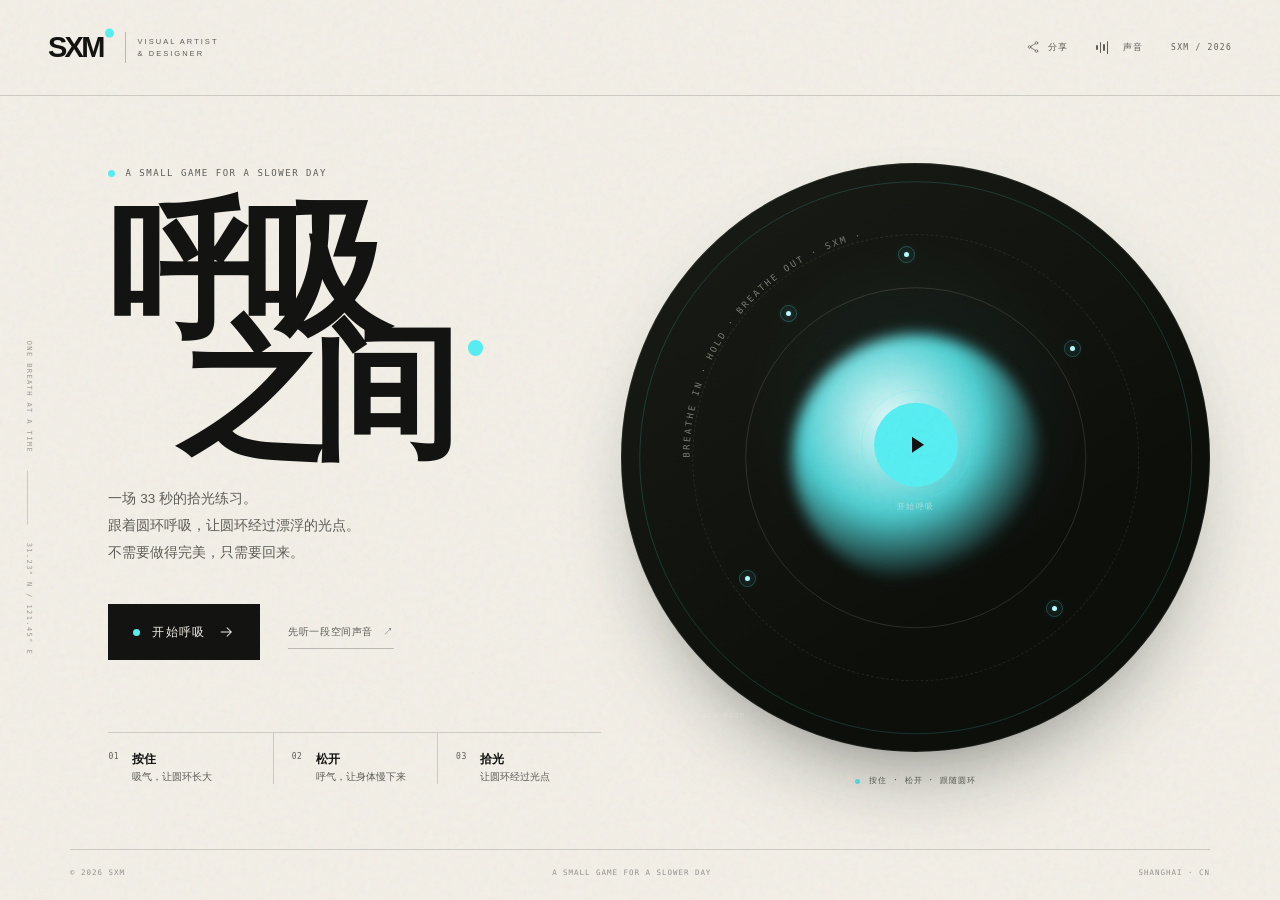
==== commit 644b9bcb: "Refine cyan palette and remove center line" ====
--- a/game.html
+++ b/game.html
@@ -20,7 +20,7 @@
   <meta name="twitter:image" content="https://sxm6688.github.io/sxm-breath/og-image.png">
   <link rel="canonical" href="https://sxm6688.github.io/sxm-breath/">
   <title>SXM · 呼吸之间｜拾光小游戏</title>
-  <link rel="icon" href="data:image/svg+xml,%3Csvg xmlns='http://www.w3.org/2000/svg' viewBox='0 0 64 64'%3E%3Crect width='64' height='64' rx='50%25' fill='%23131311'/%3E%3Ccircle cx='44' cy='20' r='9' fill='%23C7F55B'/%3E%3Ctext x='15' y='43' font-family='Arial Black' font-size='20' fill='%23F2EFE7'%3ESXM%3C/text%3E%3C/svg%3E">
+  <link rel="icon" href="data:image/svg+xml,%3Csvg xmlns='http://www.w3.org/2000/svg' viewBox='0 0 64 64'%3E%3Crect width='64' height='64' rx='50%25' fill='%23131311'/%3E%3Ccircle cx='44' cy='20' r='9' fill='%2358EEF2'/%3E%3Ctext x='15' y='43' font-family='Arial Black' font-size='20' fill='%23F2EFE7'%3ESXM%3C/text%3E%3C/svg%3E">
   <link rel="stylesheet" href="game.css">
 </head>
 <body>
--- a/game.css
+++ b/game.css
@@ -9,8 +9,8 @@
   --ink: #131311;
   --ink-soft: #5e5e56;
   --ink-faint: rgba(19, 19, 17, 0.16);
-  --lime: #c7f55b;
-  --lime-bright: #dcff83;
+  --lime: #58eef2;
+  --lime-bright: #b9fcff;
   --dark: #10120e;
   --dark-soft: #171a14;
   --white-soft: #f7f4ec;
@@ -336,8 +336,7 @@
   position: absolute;
   inset: 0;
   pointer-events: none;
-  background-image: linear-gradient(90deg, transparent calc(50% - 0.5px), rgba(19, 19, 17, 0.055) 50%, transparent calc(50% + 0.5px)),
-    linear-gradient(180deg, transparent calc(75% - 0.5px), rgba(19, 19, 17, 0.05) 75%, transparent calc(75% + 0.5px));
+  background-image: linear-gradient(180deg, transparent calc(75% - 0.5px), rgba(19, 19, 17, 0.05) 75%, transparent calc(75% + 0.5px));
   mask-image: linear-gradient(90deg, transparent, #000 18%, #000 82%, transparent);
 }
 
@@ -584,7 +583,7 @@
   aspect-ratio: 1;
   border-radius: 50%;
   transform: translate(-50%, -50%);
-  background: radial-gradient(circle, rgba(199, 245, 91, 0.33), rgba(199, 245, 91, 0.08) 42%, transparent 67%);
+  background: radial-gradient(circle, rgba(88, 238, 242, 0.33), rgba(88, 238, 242, 0.08) 42%, transparent 67%);
   filter: blur(40px);
 }
 
@@ -594,7 +593,7 @@
   height: 100%;
   border-radius: 50%;
   background:
-    radial-gradient(circle at 50% 42%, rgba(199, 245, 91, 0.08), transparent 38%),
+    radial-gradient(circle at 50% 42%, rgba(88, 238, 242, 0.08), transparent 38%),
     linear-gradient(145deg, #1a1d16, #0d0f0b 68%);
   color: var(--cream);
   box-shadow: 0 45px 100px -55px rgba(19, 19, 17, 0.7), inset 0 0 0 1px rgba(242, 239, 231, 0.08);
@@ -634,7 +633,7 @@
 
 .preview__ring--3 {
   width: 94%;
-  border-color: rgba(199, 245, 91, 0.16);
+  border-color: rgba(88, 238, 242, 0.16);
 }
 
 @keyframes slow-spin {
@@ -651,7 +650,7 @@
   aspect-ratio: 1;
   border-radius: 50%;
   transform: translate(-50%, -50%);
-  background: radial-gradient(circle at 40% 35%, rgba(246, 255, 218, 0.98), rgba(199, 245, 91, 0.86) 42%, rgba(199, 245, 91, 0.22) 66%, transparent 73%);
+  background: radial-gradient(circle at 40% 35%, rgba(235, 255, 255, 0.98), rgba(88, 238, 242, 0.86) 42%, rgba(88, 238, 242, 0.22) 66%, transparent 73%);
   filter: blur(7px);
   animation: orb-glow 8s ease-in-out infinite;
 }
@@ -680,7 +679,7 @@
   height: 5px;
   border-radius: 50%;
   background: var(--lime-bright);
-  box-shadow: 0 0 10px rgba(199, 245, 91, 0.75);
+  box-shadow: 0 0 10px rgba(88, 238, 242, 0.75);
   animation: mote-float 7s ease-in-out infinite;
 }
 
@@ -688,7 +687,7 @@
   content: "";
   position: absolute;
   inset: -6px;
-  border: 1px solid rgba(199, 245, 91, 0.25);
+  border: 1px solid rgba(88, 238, 242, 0.25);
   border-radius: 50%;
 }
 
@@ -789,7 +788,7 @@
   content: "";
   position: absolute;
   inset: -13px;
-  border: 1px solid rgba(199, 245, 91, 0.22);
+  border: 1px solid rgba(88, 238, 242, 0.22);
   border-radius: 50%;
   transition: inset 0.5s var(--ease), opacity 0.5s ease;
 }
@@ -806,7 +805,7 @@
 .play-btn:hover {
   transform: scale(1.08);
   background: var(--lime-bright);
-  box-shadow: 0 0 40px rgba(199, 245, 91, 0.24);
+  box-shadow: 0 0 40px rgba(88, 238, 242, 0.24);
 }
 
 .play-btn:hover::before {
@@ -936,7 +935,7 @@
   position: absolute;
   inset: 0;
   background:
-    radial-gradient(circle at 54% 52%, rgba(199, 245, 91, 0.11), transparent 28%),
+    radial-gradient(circle at 54% 52%, rgba(88, 238, 242, 0.11), transparent 28%),
     radial-gradient(circle at 52% 55%, rgba(62, 91, 53, 0.28), transparent 58%),
     linear-gradient(145deg, #11140f, #0b0d09 62%, #10130d);
 }
@@ -1177,12 +1176,12 @@
 
 .collect__dots span.is-lit {
   background: var(--lime);
-  box-shadow: 0 0 7px rgba(199, 245, 91, 0.65);
+  box-shadow: 0 0 7px rgba(88, 238, 242, 0.65);
   transform: scale(1.08);
 }
 
 .collect__dots span:nth-child(12) {
-  outline: 1px solid rgba(199, 245, 91, 0.36);
+  outline: 1px solid rgba(88, 238, 242, 0.36);
   outline-offset: 2px;
 }
 
@@ -1498,7 +1497,7 @@
   stroke-width: 2;
   stroke-linecap: round;
   stroke-linejoin: round;
-  filter: drop-shadow(0 0 6px rgba(199, 245, 91, 0.42));
+  filter: drop-shadow(0 0 6px rgba(88, 238, 242, 0.42));
   stroke-dasharray: 900;
   stroke-dashoffset: 900;
 }
